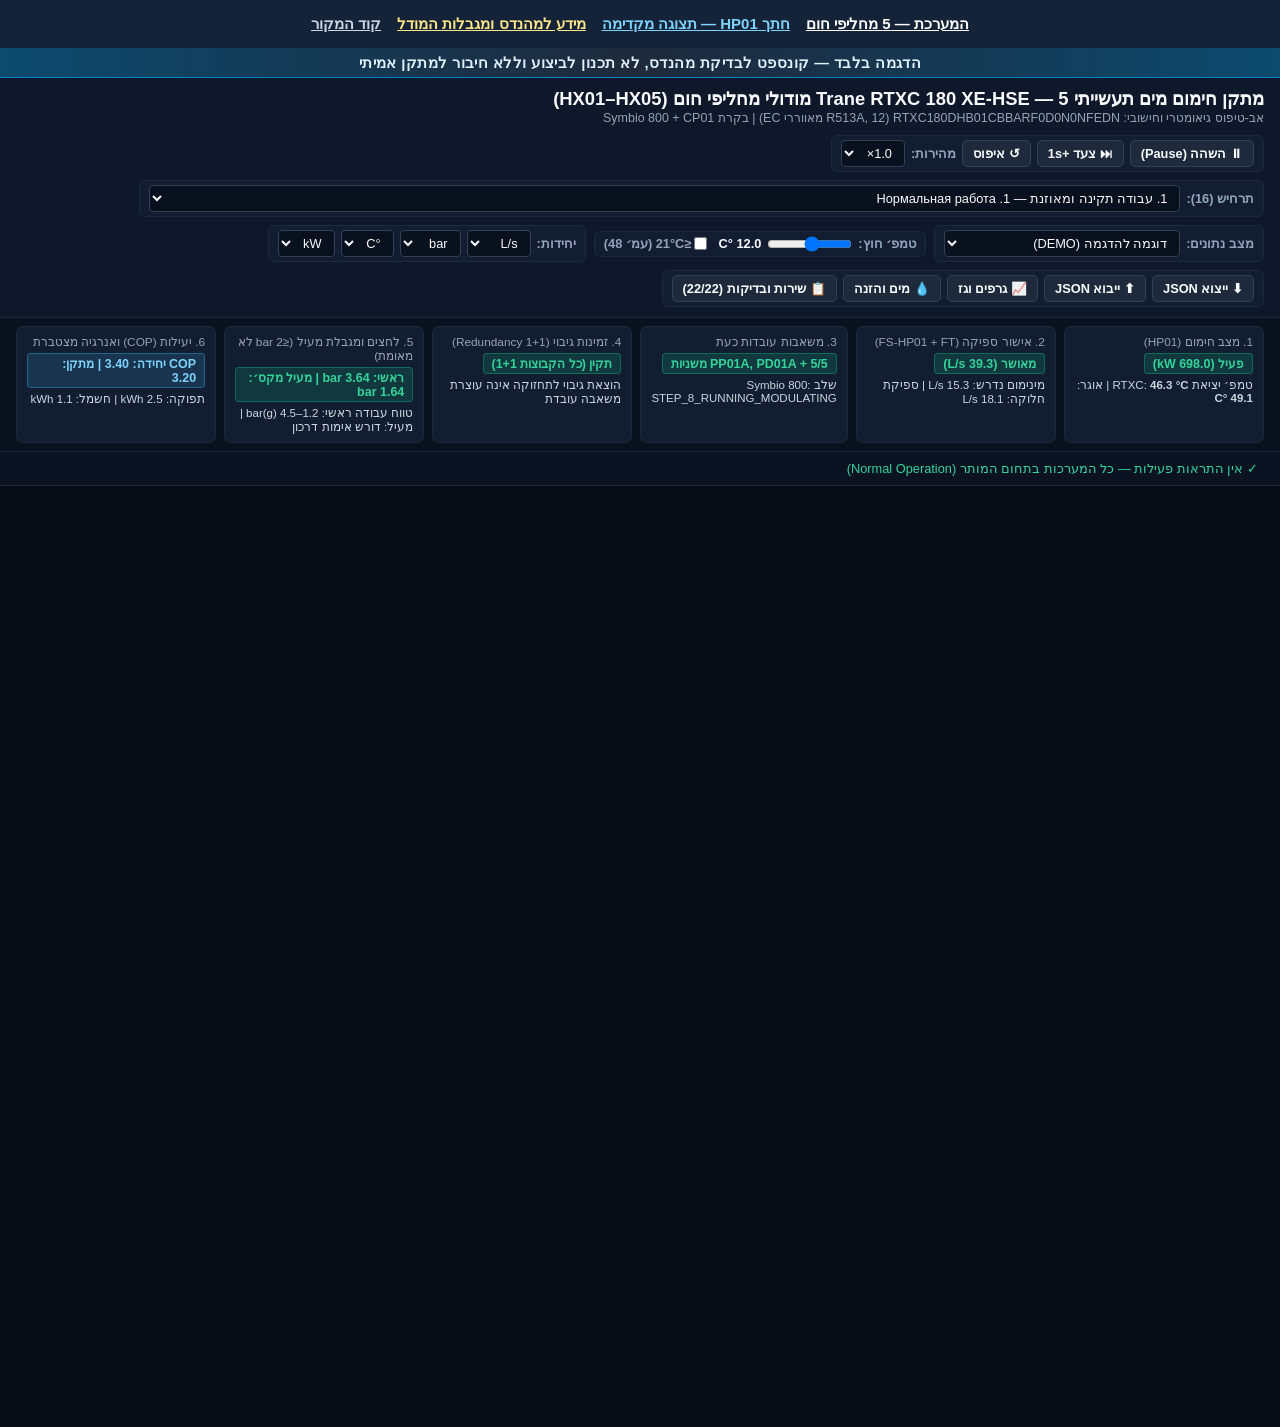
==== index.html @ 5a93e041 "Publish RTXC five-HX demonstration with separate cutaway preview Preserve calculation core; adapt st" ====
<!DOCTYPE html>
<html lang="he" dir="rtl">
<head>
  <meta charset="UTF-8" />
  <meta name="viewport" content="width=device-width, initial-scale=1.0" />
  <title>HP-RTXC-5HX | סימולציה הנדסית — מערכת חימום מים תעשייתית Trane RTXC</title>
  <link rel="stylesheet" href="./styles.css" />
  <script type="importmap">
    {
      "imports": {
        "three": "./vendor/three/three.module.js"
      }
    }
  </script>
</head>
<body>
<nav aria-label="ניווט בתצוגה הציבורית" style="display:flex;flex-wrap:wrap;justify-content:center;gap:16px;padding:12px;background:#142337;color:#fff;font:600 15px Arial;line-height:1.6">
<a style="color:#fff" href="./index.html">המערכת — 5 מחליפי חום</a>
<a style="color:#7dd3fc" href="./cutaway.html">חתך HP01 — תצוגה מקדימה</a>
<a style="color:#fde68a" href="./review.html">מידע למהנדס ומגבלות המודל</a>
<a style="color:#cbd5e1" href="https://github.com/kopcaptz/hp-rtxc-5hx">קוד המקור</a>
</nav>
  <!-- Single mandatory top banner (Section 12.3: Не размещать «ДЕМО» на каждом компоненте) -->
  <div class="top-sim-banner">
    הדגמה בלבד — קונספט לבדיקת מהנדס, לא תכנון לביצוע וללא חיבור למתקן אמיתי
  </div>

  <!-- Top Application Header & Controls -->
  <header class="app-header">
    <div class="header-brand">
      <h1>מתקן חימום מים תעשייתי Trane RTXC 180 XE-HSE — 5 מודולי מחליפי חום (HX01–HX05)</h1>
      <div class="subtitle">אב-טיפוס גיאומטרי וחישובי: RTXC180DHB01CBBARF0D0N0NFEDN (R513A, 12 מאווררי EC) | בקרת Symbio 800 + CP01</div>
    </div>

    <div class="toolbar-controls">
      <!-- Time Controls -->
      <div class="ctrl-group">
        <button id="btn-play-pause" class="btn">⏸ השהה (Pause)</button>
        <button id="btn-step" class="btn" title="צעד חישוב יחיד (1s)">⏭ צעד +1s</button>
        <button id="btn-reset" class="btn" title="איפוס תרחיש">↺ איפוס</button>
        <label for="speed-select">מהירות:</label>
        <select id="speed-select">
          <option value="0.5">0.5×</option>
          <option value="1" selected>1.0×</option>
          <option value="2">2.0×</option>
          <option value="5">5.0×</option>
          <option value="10">10×</option>
        </select>
      </div>

      <!-- Scenario Selector (16 Mandatory Scenarios) -->
      <div class="ctrl-group">
        <label for="scenario-select">תרחיש (16):</label>
        <select id="scenario-select"></select>
      </div>

      <!-- Dataset Mode (DEMO vs SITE) -->
      <div class="ctrl-group">
        <label for="dataset-mode-select">מצב נתונים:</label>
        <select id="dataset-mode-select">
          <option value="DEMO" selected>דוגמה להדגמה (DEMO)</option>
          <option value="SITE">נתוני אתר (SITE — חסרים נחסמים)</option>
        </select>
      </div>

      <!-- Ambient Temperature & Summer Map Limit Check -->
      <div class="ctrl-group">
        <label for="ambient-temp-slider">טמפ׳ חוץ:</label>
        <input id="ambient-temp-slider" type="range" min="-15" max="42" step="0.5" value="12" style="width:85px;" />
        <span id="ambient-temp-val" style="min-width:48px;font-weight:700;">12.0 °C</span>
        <label title="אכוף גבול 21°C מעמוד 48 במקום 30°C מעמוד 50" style="display:flex;align-items:center;gap:3px;cursor:pointer;">
          <input id="strict-21c-check" type="checkbox" /> ≤21°C (עמ׳ 48)
        </label>
      </div>

      <!-- Units Switcher -->
      <div class="ctrl-group">
        <label>יחידות:</label>
        <select id="unit-flow" title="יחידת ספיקה">
          <option value="L/s" selected>L/s</option>
          <option value="m³/h">m³/h</option>
          <option value="m³/s">m³/s</option>
        </select>
        <select id="unit-pressure" title="יחידת לחץ">
          <option value="bar" selected>bar</option>
          <option value="kPa">kPa</option>
          <option value="Pa">Pa</option>
        </select>
        <select id="unit-temp" title="יחידת טמפרטורה">
          <option value="°C" selected>°C</option>
          <option value="K">K</option>
        </select>
        <select id="unit-power" title="יחידת הספק">
          <option value="kW" selected>kW</option>
          <option value="W">W</option>
        </select>
      </div>

      <!-- JSON Export / Import & Secondary Modals -->
      <div class="ctrl-group">
        <button id="btn-export-json" class="btn">⬇ ייצוא JSON</button>
        <button id="btn-import-json" class="btn">⬆ ייבוא JSON</button>
        <input id="json-file-input" type="file" accept=".json" style="display:none;" />
        <button class="btn" data-open-modal="modal-graphs">📈 גרפים וגז</button>
        <button class="btn" data-open-modal="modal-water">💧 מים והזנה</button>
        <button class="btn" data-open-modal="modal-service">📋 שירות ובדיקות (22/22)</button>
      </div>
    </div>
  </header>

  <!-- Technician At-a-Glance Strip (Section 12.3) -->
  <section id="technician-glance-strip" class="glance-strip"></section>

  <!-- Active Alarms & Diagnostics Bar -->
  <section class="alarms-wrapper">
    <div id="alarms-strip-container"></div>
  </section>

  <!-- Main Workspace: 3 Linked Views + Single Side Inspector Card -->
  <main class="workspace-grid complex-layout-region">
    <div class="viewport-column">
      <div class="viewport-header-bar">
        <div class="view-tabs">
          <button id="tab-rooftop3d" class="btn active" data-view-mode="rooftop3d">🏢 1. מבט גג כללי (3D)</button>
          <button id="btn-focus-modules" class="btn" title="מיקוד מצלמה על 5 מודולי מחליפי החום HX01–HX05">🔍 5 מודולי HX (3D)</button>
          <button id="tab-cutaway3d" class="btn" data-view-mode="cutaway3d">⚙️ 2. רכיב מוגדל / חתך (3D)</button>
          <button id="tab-pid" class="btn" data-view-mode="pid">📐 3. סכמת P&ID חיה לטכנאי</button>
          <button id="btn-show-connections" class="btn">🔗 הצג חיבורים (Show Connections)</button>
        </div>
        <div id="scenario-description-bar" class="scenario-desc-bar">
          <strong>עבודה תקינה (Нормальная работа):</strong> ספיקות, טמפרטורות ומאזן אנרגיה מיוצבים.
        </div>
      </div>

      <!-- 3D / P&ID Viewport Frame -->
      <div class="viewport-frame">
        <div id="viewport-3d" class="viewport-canvas-host"></div>
        <div id="viewport-pid" class="viewport-canvas-host" style="display:none;"></div>
      </div>

      <!-- Stream & Temperature Color Legend (Section 12.1) -->
      <div class="stream-legend-bar">
        <div class="legend-item"><span class="legend-dot" style="background:#e0f2fe;border:1px solid #38bdf8;"></span> זרימת אוויר (סלילי אידוי + 12 מאווררי EC)</div>
        <div class="legend-item"><span class="legend-dot" style="background:#d946ef;"></span> קרר R513A (2 מעגלים + אקונומייזר BPHE; כחול בהפשקה)</div>
        <div class="legend-item"><span class="legend-dot" style="background:#38bdf8;"></span> מים קרירים (&lt;34°C)</div>
        <div class="legend-item"><span class="legend-dot" style="background:#14b8a6;"></span> מים חמימים (34–47°C)</div>
        <div class="legend-item"><span class="legend-dot" style="background:#f59e0b;"></span> מים חמים (47–56°C)</div>
        <div class="legend-item"><span class="legend-dot" style="background:#ef4444;"></span> חמים מאוד / התראה (&gt;56°C)</div>
        <div class="legend-item"><em>* חיצי זרימה נעים רק כאשר הספיקה המחושבת &gt; 0 ונעצרים בעצירת זרימה.</em></div>
      </div>
    </div>

    <!-- Single Side Inspector Card (Section 12.2: Нажатие — одна боковая карточка) -->
    <aside id="side-inspector-card" class="side-inspector-card"></aside>
  </main>

  <!-- Five Independent Consumers & Heat Exchange Modules Table (Section 12.3 & 3.2) -->
  <section class="consumers-section complex-layout-region">
    <div class="consumers-card">
      <h3>מצב 5 מודולי מחליפי החום והצרכנים המשניים (צרכן 1 – צרכן 5 | הפרדה מפורשת בין טמפ׳ שוקולד, מי מעיל ומי RTXC)</h3>
      <table class="consumers-table">
        <thead>
          <tr>
            <th>צרכן / מודול</th>
            <th>טמפ׳ שוקולד תהליכית</th>
            <th>הזנת מים משנית למעיל</th>
            <th>חזרת מים משנית</th>
            <th>ספיקה ראשית</th>
            <th>ספיקה משנית</th>
            <th>הספק תרמי מועבר</th>
            <th>שסתום CV (פקודה/פועל)</th>
            <th>לחץ במעיל הצרכן (בגובה z_i)</th>
            <th>משאבות משניות (1+1)</th>
          </tr>
        </thead>
        <tbody id="consumers-table-body"></tbody>
      </table>
    </div>
  </section>

  <!-- Hover Short Tooltip (Section 12.2: Наведение — короткое название) -->
  <div id="hover-short-tooltip" class="hover-short-tooltip"></div>

  <!-- Toast Notification -->
  <div id="import-status-toast" class="toast-banner"></div>

  <!-- MODAL 1: Trends, Energy Balance & Gas Comparison -->
  <div id="modal-graphs" class="modal-backdrop">
    <div class="modal-window">
      <div class="modal-header">
        <h3>📈 גרפים בזמן אמת, מאזן אנרגיה, COP והשוואה מול דוד גז (סעיף 9.10)</h3>
        <button class="btn" data-close-modal>✕ סגור</button>
      </div>
      <canvas id="history-trend-canvas" width="900" height="220" style="width:100%;border:1px solid #1e293b;border-radius:6px;margin-bottom:12px;"></canvas>
      <div id="modal-econ-summary"></div>
    </div>
  </div>

  <!-- MODAL 2: Water Chemistry & Atmospheric Break Makeup Unit -->
  <div id="modal-water" class="modal-backdrop">
    <div class="modal-window">
      <div class="modal-header">
        <h3>💧 הכנת מים (WT01) ומכלנת הזנה עם מרווח אוויר אטמוספרי (MU01 — סעיף 7)</h3>
        <button class="btn" data-close-modal>✕ סגור</button>
      </div>
      <div class="modal-grid-2">
        <div class="modal-card">
          <h4>יחידת הזנה עם מרווח אוויר (Atmospheric Break — MU01)</h4>
          <p><strong>מרווח אוויר אטמוספרי:</strong> מונע העברת לחץ ישירה מרשת המים העירונית ומונע זרימה חוזרת.</p>
          <p><strong>משאבת הזנה (Makeup Pump):</strong> עומד מרבי H_shutoff = 42 m (≈4.1 bar). מכיוון שמשאבת ההזנה עצמה עלולה ליצור לחץ מסוכן מעבר ל-2 bar במעיל, כל אחד מ-6 המעגלים מוגן על ידי שסתום פורק עצמאי (PSV00..PSV05) והפסקת משאבה בלחץ גבוה.</p>
          <p><strong>6 קווי מילוי נפרדים:</strong> כל קו כולל וסת לחץ (PRV), שסתום סולנואיד סגור ברגיל (NC), שסתום אל-חוזר, מד נפח הזנה, והגבלת זמן/נפח מילוי.</p>
          <p><strong>נקודת חיבור:</strong> ההזנה מחוברת לצנרת המים של כל מעגל — <em>לעולם לא לתוך תא הגז של מכל ההתפשטות</em>.</p>
        </div>
        <div class="modal-card">
          <h4>איכות מים ומינון כימי (WT01 — דרישות Trane עמ׳ 13)</h4>
          <p><strong>ערכי דוגמה:</strong> pH = 7.8 | מוליכות = 420 μS/cm | קשיות = 95 mg/L CaCO3 | כלורידים = 42 mg/L (&lt;125 mg/L).</p>
          <p><strong>חסימות מינון (Interlocks):</strong> המינון נחסם אוטומטית בהיעדר זרימה מאושרת, במכל ריאגנט ריק, או באי-תקינות חיישן.</p>
          <p><strong>הערה הנדסית (סעיף 7.2):</strong> מוליכות חשמלית אינה מדד אוניברסלי לריכוז מעכב קורוזיה — מותקנות נקודות דיגום ידניות לבדיקת מעבדה.</p>
        </div>
      </div>
    </div>
  </div>

  <!-- MODAL 3: Service Information, RTXC Prototype Passport & 22 Acceptance Checks -->
  <div id="modal-service" class="modal-backdrop">
    <div class="modal-window">
      <div class="modal-header">
        <h3>📋 מידע שירות, דרכון אב-טיפוס Trane RTXC 180 XE-HSE ובדיקות קבלה (22/22)</h3>
        <button class="btn" data-close-modal>✕ סגור</button>
      </div>
      <div id="modal-service-content"></div>
    </div>
  </div>

  <script type="module" src="./src/ui/app.mjs"></script>
</body>
</html>
---- styles.css ----
/**
 * STAGE 6: INDUSTRIAL RTL HEBREW TECHNICIAN UI STYLESHEET
 * Applies modern-web-guidance 'interactions-in-complex-layouts' (content-visibility: auto + contain fallback)
 * and mobile/touch responsive design per Acceptance Check #21.
 */

:root {
  --bg-deep: #060b14;
  --bg-panel: #0f172a;
  --bg-card: #131d31;
  --bg-card-hover: #1a2742;
  --border-subtle: #1e293b;
  --border-focus: #38bdf8;
  --text-main: #f8fafc;
  --text-secondary: #cbd5e1;
  --text-muted: #94a3b8;
  --accent-cyan: #0ea5e9;
  --accent-teal: #14b8a6;
  --status-ok: #10b981;
  --status-warn: #f59e0b;
  --status-alarm: #ef4444;
}

* {
  box-sizing: border-box;
  margin: 0;
  padding: 0;
}

html, body {
  background-color: var(--bg-deep);
  color: var(--text-main);
  font-family: -apple-system, BlinkMacSystemFont, "Segoe UI", Roboto, "Helvetica Neue", Arial, sans-serif;
  direction: rtl;
  text-align: right;
  min-height: 100vh;
  overflow-x: hidden;
}

/* Single mandatory top banner (Section 12.3) */
.top-sim-banner {
  background: linear-gradient(90deg, #0c4a6e 0%, #1e293b 50%, #0c4a6e 100%);
  color: #e0f2fe;
  text-align: center;
  padding: 6px 14px;
  font-size: 0.92rem;
  font-weight: 700;
  letter-spacing: 0.03em;
  border-bottom: 1px solid #0284c7;
}

/* Main Header & Control Toolbar */
.app-header {
  display: flex;
  flex-wrap: wrap;
  justify-content: space-between;
  align-items: center;
  gap: 10px;
  padding: 10px 16px;
  background-color: var(--bg-panel);
  border-bottom: 1px solid var(--border-subtle);
}

.header-brand h1 {
  font-size: 1.15rem;
  font-weight: 700;
  color: #f8fafc;
}

.header-brand .subtitle {
  font-size: 0.78rem;
  color: var(--text-muted);
}

.toolbar-controls {
  display: flex;
  flex-wrap: wrap;
  align-items: center;
  gap: 8px;
}

.ctrl-group {
  display: flex;
  align-items: center;
  gap: 6px;
  background: var(--bg-card);
  padding: 4px 9px;
  border-radius: 6px;
  border: 1px solid var(--border-subtle);
  font-size: 0.8rem;
}

.ctrl-group label {
  color: var(--text-muted);
  font-weight: 600;
  white-space: nowrap;
}

select, button, input[type="range"] {
  font-family: inherit;
  font-size: 0.8rem;
}

select {
  background: #09111e;
  color: var(--text-main);
  border: 1px solid #334155;
  border-radius: 4px;
  padding: 4px 8px;
}

.btn {
  background: #1e293b;
  color: var(--text-main);
  border: 1px solid #334155;
  border-radius: 5px;
  padding: 5px 10px;
  cursor: pointer;
  font-weight: 600;
  transition: background 0.15s, border-color 0.15s;
}

.btn:hover {
  background: #334155;
  border-color: #475569;
}

.btn.active {
  background: #0284c7;
  border-color: #38bdf8;
  color: #fff;
}

.btn.paused {
  background: #065f46;
  border-color: #10b981;
}

/* Modern Web Guidance: interactions-in-complex-layouts */
.complex-layout-region {
  content-visibility: auto;
  contain-intrinsic-size: auto 320px;
}

@supports not (content-visibility: auto) {
  .complex-layout-region {
    contain: layout style paint;
  }
}

/* Technician Glance Strip (Section 12.3: 6 cards) */
.glance-strip {
  display: grid;
  grid-template-columns: repeat(6, 1fr);
  gap: 8px;
  padding: 8px 16px;
  background: #09111e;
  border-bottom: 1px solid var(--border-subtle);
}

.glance-card {
  background: var(--bg-card);
  border: 1px solid var(--border-subtle);
  border-radius: 7px;
  padding: 8px 10px;
}

.glance-label {
  font-size: 0.74rem;
  color: var(--text-muted);
  margin-bottom: 4px;
}

.glance-value {
  font-size: 0.86rem;
  font-weight: 700;
  margin-bottom: 4px;
}

.glance-sub {
  font-size: 0.72rem;
  color: var(--text-secondary);
}

.status-pill {
  display: inline-block;
  padding: 2px 8px;
  border-radius: 4px;
  font-size: 0.78rem;
  font-weight: 700;
}

.status-pill.ok {
  background: rgba(16, 185, 129, 0.18);
  color: #34d399;
  border: 1px solid rgba(16, 185, 129, 0.4);
}

.status-pill.warn {
  background: rgba(245, 158, 11, 0.2);
  color: #fbbf24;
  border: 1px solid rgba(245, 158, 11, 0.45);
}

.status-pill.alarm {
  background: rgba(239, 68, 68, 0.25);
  color: #fca5a5;
  border: 1px solid #ef4444;
}

.status-pill.neutral {
  background: rgba(56, 189, 248, 0.15);
  color: #7dd3fc;
  border: 1px solid rgba(56, 189, 248, 0.35);
}

/* Alarms Bar */
.alarms-wrapper {
  padding: 6px 16px;
  background: #0b1322;
  border-bottom: 1px solid var(--border-subtle);
}

.alarm-empty-ok {
  font-size: 0.8rem;
  color: #34d399;
  padding: 3px 6px;
}

.alarm-item {
  display: flex;
  justify-content: space-between;
  align-items: center;
  gap: 10px;
  padding: 6px 10px;
  margin-bottom: 4px;
  border-radius: 5px;
  font-size: 0.8rem;
  cursor: pointer;
}

.alarm-item.alarm {
  background: rgba(153, 27, 27, 0.35);
  border: 1px solid #ef4444;
}

.alarm-item.warning {
  background: rgba(146, 64, 14, 0.35);
  border: 1px solid #f59e0b;
}

.alarm-item.acked {
  opacity: 0.78;
}

.alarm-text-ru {
  color: var(--text-muted);
  font-size: 0.75rem;
  margin-right: 6px;
}

.btn-xs {
  background: #1e293b;
  color: #f8fafc;
  border: 1px solid #475569;
  border-radius: 4px;
  padding: 3px 8px;
  font-size: 0.74rem;
  cursor: pointer;
}

.btn-reset-prot {
  background: #0369a1;
  border-color: #38bdf8;
}

/* Workspace Main Split: Viewport (3D / P&ID) + Single Side Inspector Card */
.workspace-grid {
  display: grid;
  grid-template-columns: minmax(0, 1fr) 390px;
  gap: 12px;
  padding: 10px 16px;
  min-height: 540px;
}

.viewport-column {
  display: flex;
  flex-direction: column;
  gap: 8px;
  min-width: 0;
  max-width: 100%;
}

.viewport-header-bar {
  display: flex;
  flex-wrap: wrap;
  justify-content: space-between;
  align-items: center;
  gap: 8px;
  background: var(--bg-panel);
  padding: 7px 12px;
  border-radius: 7px;
  border: 1px solid var(--border-subtle);
}

.view-tabs {
  display: flex;
  gap: 6px;
}

.scenario-desc-bar {
  font-size: 0.78rem;
  color: #cbd5e1;
}

.ru-sub {
  color: var(--text-muted);
  font-size: 0.74rem;
}

.viewport-frame {
  position: relative;
  width: 100%;
  height: 500px;
  background: #09111e;
  border: 1px solid var(--border-subtle);
  border-radius: 8px;
  overflow: hidden;
}

.viewport-canvas-host {
  width: 100%;
  height: 100%;
}

.pid-svg {
  width: 100%;
  height: 100%;
}

.pid-pipe-label {
  fill: #cbd5e1;
  font-size: 10.5px;
  font-weight: 600;
}

.pid-header-tag {
  fill: #94a3b8;
  font-size: 11px;
  font-weight: 700;
}

.dimmed {
  opacity: 0.16;
  transition: opacity 0.2s;
}

/* Stream & Temperature Legend Bar inside Viewport */
.stream-legend-bar {
  display: flex;
  flex-wrap: wrap;
  gap: 14px;
  padding: 7px 12px;
  background: var(--bg-panel);
  border: 1px solid var(--border-subtle);
  border-radius: 7px;
  font-size: 0.75rem;
  color: var(--text-secondary);
}

.legend-item {
  display: flex;
  align-items: center;
  gap: 6px;
}

.legend-dot {
  width: 12px;
  height: 12px;
  border-radius: 3px;
  display: inline-block;
}

/* Single Side Inspector Card (Section 12.2) */
.side-inspector-card {
  background: var(--bg-panel);
  border: 1px solid var(--border-subtle);
  border-radius: 8px;
  padding: 12px;
  max-height: 615px;
  overflow-y: auto;
}

.inspector-header {
  display: flex;
  justify-content: space-between;
  align-items: flex-start;
  border-bottom: 1px solid var(--border-subtle);
  padding-bottom: 8px;
  margin-bottom: 10px;
}

.inspector-id-badge {
  background: #0284c7;
  color: #fff;
  font-weight: 700;
  font-size: 0.75rem;
  padding: 2px 7px;
  border-radius: 4px;
  display: inline-block;
  margin-bottom: 4px;
}

.inspector-title-he {
  font-size: 0.98rem;
  color: #f8fafc;
}

.inspector-title-ru {
  font-size: 0.76rem;
  color: var(--text-muted);
}

.btn-cutaway-jump {
  background: #0f766e;
  color: #fff;
  border: 1px solid #14b8a6;
  border-radius: 5px;
  padding: 5px 9px;
  cursor: pointer;
  font-weight: 600;
  font-size: 0.76rem;
}

.inspector-section {
  margin-bottom: 10px;
  padding-bottom: 8px;
  border-bottom: 1px solid rgba(51, 65, 85, 0.5);
}

.sec-label {
  font-size: 0.76rem;
  font-weight: 700;
  color: #38bdf8;
  margin-bottom: 4px;
}

.sec-text {
  font-size: 0.8rem;
  color: var(--text-main);
  line-height: 1.35;
}

.sec-text-ru {
  font-size: 0.74rem;
  color: var(--text-muted);
  margin-top: 2px;
}

.inspector-kv-table, .inspector-cmd-table {
  width: 100%;
  border-collapse: collapse;
  font-size: 0.76rem;
}

.inspector-kv-table td, .inspector-cmd-table th, .inspector-cmd-table td {
  padding: 4px 6px;
  border-bottom: 1px solid #1e293b;
}

.inspector-cmd-table th {
  color: var(--text-muted);
  text-align: right;
}

.inspector-actions-row {
  display: flex;
  gap: 6px;
  margin-top: 6px;
}

.btn-card-action {
  background: #1e293b;
  color: #e2e8f0;
  border: 1px solid #38bdf8;
  border-radius: 4px;
  padding: 4px 8px;
  font-size: 0.74rem;
  cursor: pointer;
}

.btn-card-action.warn {
  border-color: #f59e0b;
  color: #fcd34d;
}

.inspector-conn-list {
  list-style: none;
  font-size: 0.73rem;
  color: var(--text-secondary);
  max-height: 110px;
  overflow-y: auto;
}

.inspector-conn-list li {
  padding: 2px 0;
}

.conn-id {
  color: #38bdf8;
  font-family: monospace;
}

.conn-meta {
  color: var(--text-muted);
}

.prot-tags {
  display: flex;
  flex-wrap: wrap;
  gap: 4px;
}

.prot-tag {
  background: #1e293b;
  border: 1px solid #334155;
  color: #cbd5e1;
  padding: 2px 6px;
  border-radius: 4px;
  font-size: 0.72rem;
}

.prov-box {
  background: #09111e;
  padding: 6px 8px;
  border-radius: 4px;
  font-size: 0.74rem;
}

.prov-source {
  color: var(--text-muted);
  margin-top: 3px;
}

.missing-alert {
  color: #fbbf24;
  margin-top: 4px;
  font-weight: 600;
}

/* Bottom 5 Consumers Summary Table */
.consumers-section {
  padding: 6px 16px 18px;
}

.consumers-card {
  background: var(--bg-panel);
  border: 1px solid var(--border-subtle);
  border-radius: 8px;
  padding: 10px 12px;
  overflow-x: auto;
}

.consumers-card h3 {
  font-size: 0.9rem;
  margin-bottom: 8px;
  color: #e2e8f0;
}

.consumers-table {
  width: 100%;
  border-collapse: collapse;
  font-size: 0.78rem;
}

.consumers-table th, .consumers-table td {
  padding: 6px 8px;
  border-bottom: 1px solid var(--border-subtle);
  text-align: right;
}

.consumers-table th {
  color: var(--text-muted);
  background: #09111e;
}

.consumers-table tbody tr {
  cursor: pointer;
  transition: background 0.12s;
}

.consumers-table tbody tr:hover {
  background: var(--bg-card-hover);
}

.consumers-table tbody tr.selected-row {
  background: rgba(14, 165, 233, 0.18);
}

.temp-target-sub {
  color: var(--text-muted);
  font-size: 0.7rem;
}

.cell-warn {
  color: #fbbf24;
  font-weight: 700;
}

.badge-missing, .missing-badge {
  background: rgba(245, 158, 11, 0.22);
  color: #fcd34d;
  border: 1px solid #f59e0b;
  padding: 1px 5px;
  border-radius: 4px;
  font-size: 0.7rem;
}

/* Hover Short Tooltip (Section 12.2: Наведение — короткое название) */
.hover-short-tooltip {
  position: fixed;
  pointer-events: none;
  background: rgba(15, 23, 42, 0.95);
  color: #f8fafc;
  border: 1px solid #38bdf8;
  padding: 4px 9px;
  border-radius: 5px;
  font-size: 0.78rem;
  font-weight: 700;
  z-index: 90;
  opacity: 0;
  transition: opacity 0.1s;
}

.hover-short-tooltip.visible {
  opacity: 1;
}

/* Toast Banner */
.toast-banner {
  position: fixed;
  bottom: 18px;
  left: 18px;
  padding: 10px 16px;
  border-radius: 6px;
  font-size: 0.82rem;
  font-weight: 700;
  z-index: 120;
  display: none;
}

.toast-banner.visible {
  display: block;
}

.toast-banner.error {
  background: #7f1d1d;
  color: #fecaca;
  border: 1px solid #ef4444;
}

.toast-banner.ok {
  background: #064e3b;
  color: #a7f3d0;
  border: 1px solid #10b981;
}

/* Modals */
.modal-backdrop {
  position: fixed;
  inset: 0;
  background: rgba(6, 11, 20, 0.82);
  display: none;
  justify-content: center;
  align-items: center;
  z-index: 100;
  padding: 16px;
}

.modal-backdrop.open {
  display: flex;
}

.modal-window {
  background: var(--bg-panel);
  border: 1px solid #38bdf8;
  border-radius: 10px;
  max-width: 960px;
  width: 100%;
  max-height: 88vh;
  overflow-y: auto;
  padding: 16px;
}

.modal-header {
  display: flex;
  justify-content: space-between;
  align-items: center;
  border-bottom: 1px solid var(--border-subtle);
  padding-bottom: 10px;
  margin-bottom: 12px;
}

.modal-grid-2 {
  display: grid;
  grid-template-columns: 1fr 1fr;
  gap: 12px;
}

.modal-card {
  background: var(--bg-card);
  border: 1px solid var(--border-subtle);
  border-radius: 7px;
  padding: 12px;
  font-size: 0.8rem;
  line-height: 1.5;
}

.modal-card h4 {
  color: #38bdf8;
  margin-bottom: 6px;
}

.gap-list {
  padding-right: 16px;
  font-size: 0.76rem;
}

/* Responsive Mobile & Narrow Screen Layout (Acceptance Check #21) */
@media (max-width: 1100px) {
  .glance-strip {
    grid-template-columns: repeat(2, minmax(0, 1fr));
  }
  .workspace-grid {
    grid-template-columns: minmax(0, 1fr);
  }
  .side-inspector-card {
    min-width: 0;
    max-width: 100%;
  }
  .viewport-frame, .viewport-canvas-host, #viewport-3d canvas {
    max-width: 100% !important;
  }
  .viewport-frame {
    height: 380px;
  }
  .consumers-card {
    overflow-x: auto;
    max-width: 100%;
  }
  .modal-grid-2 {
    grid-template-columns: minmax(0, 1fr);
  }
}

@media (max-width: 600px) {
  html, body {
    overflow-x: hidden;
    max-width: 100vw;
  }
  .app-header {
    padding: 8px 10px;
  }
  .header-brand h1 {
    font-size: 0.92rem;
    line-height: 1.3;
  }
  .toolbar-controls {
    width: 100%;
    gap: 6px;
  }
  .ctrl-group {
    flex-wrap: wrap;
    max-width: 100%;
  }
  #scenario-select, #dataset-mode-select {
    max-width: 100%;
    width: 100%;
  }
  .view-tabs {
    flex-wrap: wrap;
  }
  .glance-strip {
    grid-template-columns: minmax(0, 1fr);
    padding: 6px 10px;
  }
  .workspace-grid {
    padding: 6px 10px;
  }
  .viewport-frame {
    height: 300px;
  }
  .consumers-section {
    padding: 6px 10px 14px;
    max-width: 100vw;
    overflow-x: hidden;
  }
}
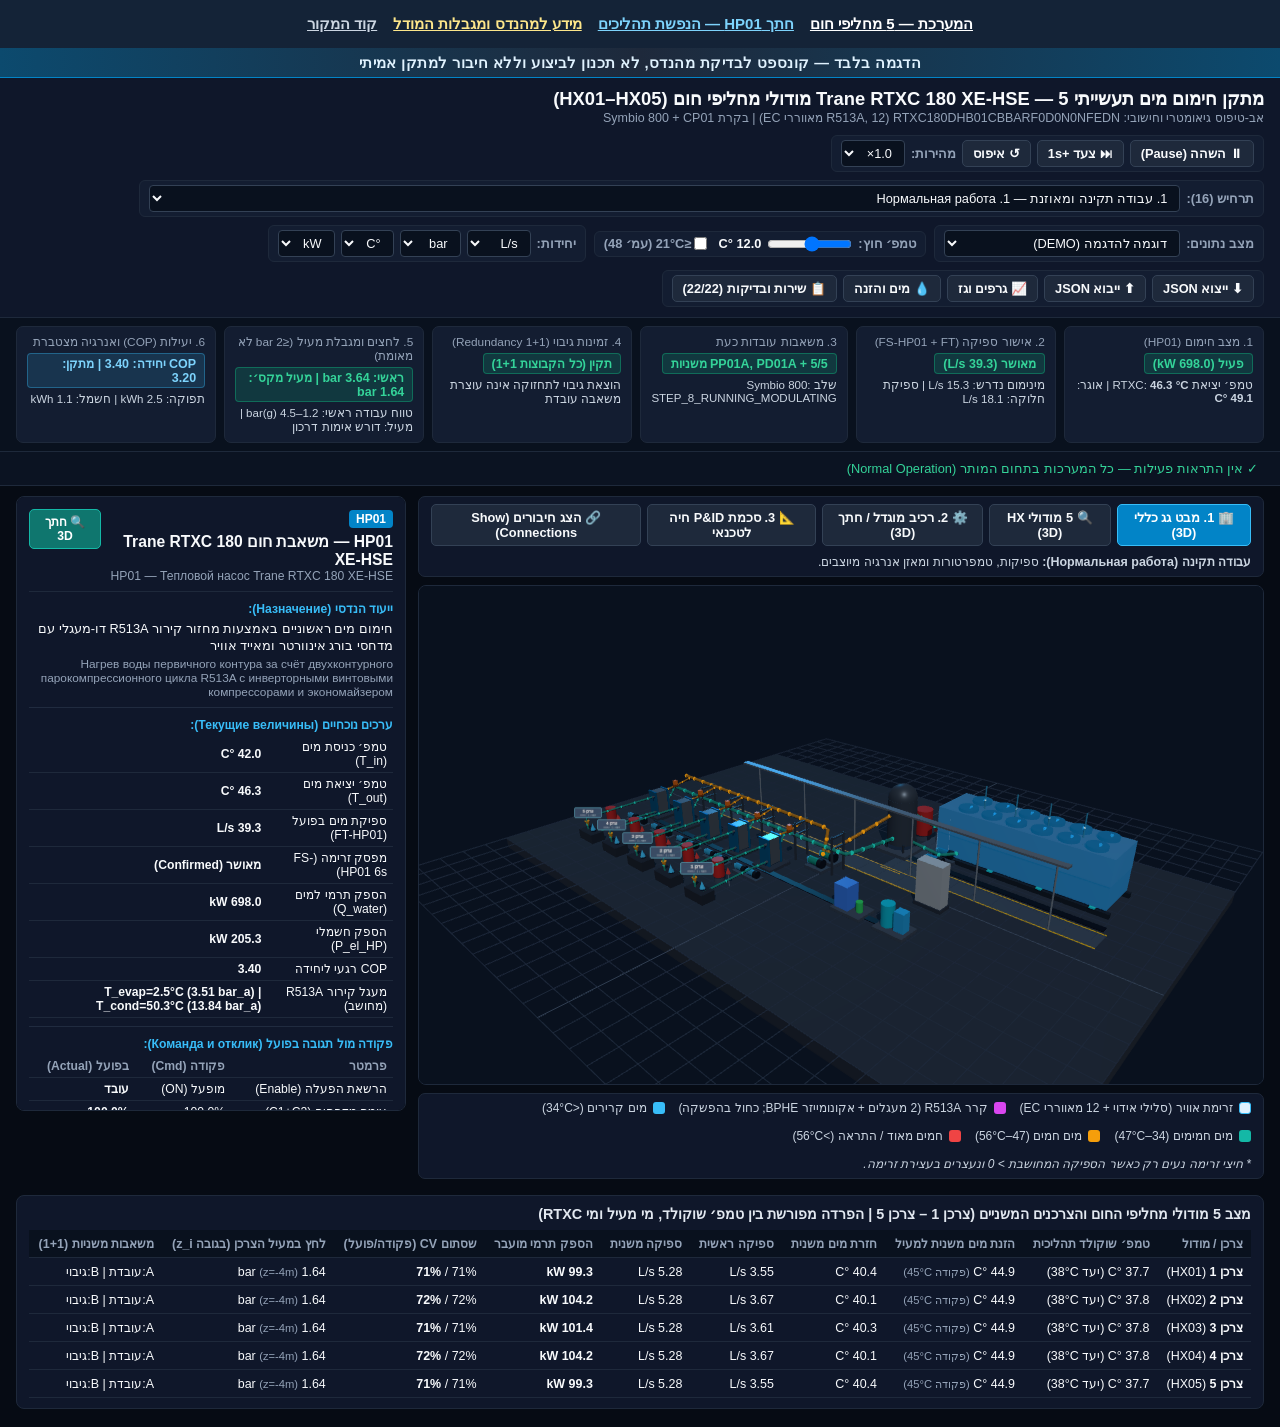
==== commit 7e372f21: "Publish reviewed HP01 cutaway integration and process animation" ====
--- a/index.html
+++ b/index.html
@@ -16,7 +16,7 @@
 <body>
 <nav aria-label="ניווט בתצוגה הציבורית" style="display:flex;flex-wrap:wrap;justify-content:center;gap:16px;padding:12px;background:#142337;color:#fff;font:600 15px Arial;line-height:1.6">
 <a style="color:#fff" href="./index.html">המערכת — 5 מחליפי חום</a>
-<a style="color:#7dd3fc" href="./cutaway.html">חתך HP01 — תצוגה מקדימה</a>
+<a style="color:#7dd3fc" href="./index.html?view=cutaway3d">חתך HP01 — הנפשת תהליכים</a>
 <a style="color:#fde68a" href="./review.html">מידע למהנדס ומגבלות המודל</a>
 <a style="color:#cbd5e1" href="https://github.com/kopcaptz/hp-rtxc-5hx">קוד המקור</a>
 </nav>
@@ -132,6 +132,34 @@
         </div>
       </div>
 
+      <!-- Package C: HP01 cutaway controls (visible only in the HP01 cutaway; one list for all 25 nodes) -->
+      <div id="hp01-cutaway-toolbar" class="hp01-toolbar" hidden>
+        <div id="hp01-focus-strip" class="hp01-focus-strip" aria-live="polite">מיקוד: HP01 — סקירה</div>
+        <div class="hp01-toolbar-row">
+          <label for="hp01-node-select">רכיב:</label>
+          <select id="hp01-node-select" aria-label="בחירת רכיב מתוך 25 צמתי החתך"></select>
+          <label for="hp01-camera-select">מצלמה:</label>
+          <select id="hp01-camera-select" aria-label="בחירת זווית מצלמה"></select>
+          <label for="hp01-filter-select">מעגל:</label>
+          <select id="hp01-filter-select" aria-label="סינון מעגל">
+            <option value="both">שני המעגלים</option>
+            <option value="ckt1">מעגל 1</option>
+            <option value="ckt2">מעגל 2</option>
+            <option value="whex">מחליף ומים</option>
+          </select>
+          <label for="hp01-casing-select">מעטפת:</label>
+          <select id="hp01-casing-select" aria-label="מצב מעטפת">
+            <option value="ghost">שקופה</option>
+            <option value="full">מלאה</option>
+            <option value="hidden">מוסתרת</option>
+          </select>
+          <button id="hp01-btn-overview" class="btn">סקירת HP01</button>
+          <button id="hp01-btn-roof" class="btn">חזרה לגג</button>
+          <button id="hp01-btn-freeze" class="btn hp01-freeze-btn" type="button" aria-pressed="false" title="הקפאת התנועה בחתך בלבד — חישוב המודל ממשיך">הקפאת תנועה</button>
+        </div>
+        <div id="hp01-anim-status" class="hp01-anim-status" role="status" aria-live="polite"></div>
+      </div>
+
       <!-- 3D / P&ID Viewport Frame -->
       <div class="viewport-frame">
         <div id="viewport-3d" class="viewport-canvas-host"></div>
@@ -139,7 +167,7 @@
       </div>
 
       <!-- Stream & Temperature Color Legend (Section 12.1) -->
-      <div class="stream-legend-bar">
+      <div class="stream-legend-bar" id="stream-legend-bar">
         <div class="legend-item"><span class="legend-dot" style="background:#e0f2fe;border:1px solid #38bdf8;"></span> זרימת אוויר (סלילי אידוי + 12 מאווררי EC)</div>
         <div class="legend-item"><span class="legend-dot" style="background:#d946ef;"></span> קרר R513A (2 מעגלים + אקונומייזר BPHE; כחול בהפשקה)</div>
         <div class="legend-item"><span class="legend-dot" style="background:#38bdf8;"></span> מים קרירים (&lt;34°C)</div>
--- a/styles.css
+++ b/styles.css
@@ -796,3 +796,180 @@
     overflow-x: hidden;
   }
 }
+
+/* ===================== Package C: integrated HP01 cutaway ===================== */
+.hp01-toolbar {
+  display: flex;
+  flex-direction: column;
+  gap: 4px;
+  padding: 6px 8px;
+  margin-bottom: 6px;
+  background: #0f172a;
+  border: 1px solid #26354d;
+  border-radius: 8px;
+  max-width: 100%;
+}
+.hp01-toolbar[hidden] {
+  display: none;
+}
+.hp01-focus-strip {
+  font-weight: 700;
+  color: #7dd3fc;
+  overflow-wrap: anywhere;
+}
+.hp01-toolbar-row {
+  display: flex;
+  flex-wrap: wrap;
+  align-items: center;
+  gap: 6px;
+}
+.hp01-toolbar-row select {
+  max-width: 100%;
+  min-width: 0;
+}
+.hp01-static-note {
+  font-size: 0.75rem;
+  color: #94a3b8;
+}
+.side-inspector-card .hp01c-header {
+  display: flex;
+  justify-content: space-between;
+  align-items: flex-start;
+  gap: 8px;
+  flex-wrap: wrap;
+}
+.hp01c-header-actions {
+  display: flex;
+  gap: 6px;
+  flex-wrap: wrap;
+}
+.hp01c-subtitle {
+  font-size: 0.78rem;
+  color: #94a3b8;
+  overflow-wrap: anywhere;
+}
+.hp01c-section {
+  margin-top: 10px;
+  padding-top: 8px;
+  border-top: 1px solid rgba(148, 163, 184, 0.16);
+}
+.hp01c-section-title {
+  font-size: 0.8rem;
+  font-weight: 700;
+  color: #94a3b8;
+  margin-bottom: 4px;
+}
+.hp01c-purpose {
+  font-size: 0.9rem;
+  line-height: 1.5;
+  overflow-wrap: anywhere;
+}
+.hp01c-meta,
+.hp01c-note {
+  font-size: 0.74rem;
+  color: #cbd5e1;
+  overflow-wrap: anywhere;
+}
+.hp01c-note {
+  margin-top: 4px;
+  color: #94a3b8;
+}
+.hp01c-warn {
+  margin-top: 6px;
+  padding: 6px 8px;
+  border-radius: 6px;
+  background: rgba(245, 158, 11, 0.14);
+  border: 1px solid #f59e0b;
+  color: #fde68a;
+  font-size: 0.8rem;
+  overflow-wrap: anywhere;
+}
+.hp01c-table {
+  width: 100%;
+  border-collapse: collapse;
+  table-layout: fixed;
+  font-size: 0.8rem;
+}
+.hp01c-table th,
+.hp01c-table td {
+  padding: 4px 5px;
+  border-bottom: 1px solid rgba(148, 163, 184, 0.12);
+  text-align: right;
+  vertical-align: top;
+  overflow-wrap: anywhere;
+}
+.hp01c-table th {
+  width: 38%;
+  color: #94a3b8;
+  font-weight: 600;
+}
+.hp01c-unknown {
+  color: #fbbf24;
+}
+.hp01c-conn-list {
+  list-style: none;
+  padding: 0;
+  margin: 0;
+  font-size: 0.8rem;
+}
+.hp01c-conn-list li {
+  padding: 4px 0;
+  border-bottom: 1px solid rgba(148, 163, 184, 0.1);
+  overflow-wrap: anywhere;
+}
+.prov-tag-c {
+  display: inline-block;
+  padding: 0 5px;
+  border-radius: 4px;
+  font-size: 0.7rem;
+  background: rgba(56, 189, 248, 0.14);
+  border: 1px solid #38bdf8;
+  color: #7dd3fc;
+}
+.prov-tag-c.assumed {
+  background: rgba(245, 158, 11, 0.14);
+  border-color: #f59e0b;
+  color: #fcd34d;
+}
+.prov-tag-c.clarify {
+  background: rgba(239, 68, 68, 0.14);
+  border-color: #ef4444;
+  color: #fca5a5;
+}
+@media (max-width: 600px) {
+  .hp01-toolbar-row label {
+    font-size: 0.75rem;
+  }
+  .hp01-toolbar-row select {
+    flex: 1 1 40%;
+  }
+}
+
+/* ===================== Package D: HP01 process motion controls ===================== */
+.hp01-freeze-btn[aria-pressed="true"] {
+  background: #1e3a5f;
+  border-color: #38bdf8;
+  color: #e0f2fe;
+}
+.hp01-freeze-btn:focus-visible {
+  outline: 2px solid #fbbf24;
+  outline-offset: 2px;
+}
+.hp01-anim-status {
+  font-size: 0.8rem;
+  line-height: 1.4;
+  color: #cbd5e1;
+  overflow-wrap: anywhere;
+  /* Reserved height: a status text change must not shift the canvas below (picking and drags stay on target) */
+  min-height: 2.8em;
+}
+@media (max-width: 600px) {
+  .hp01-anim-status {
+    min-height: 5.6em;
+  }
+}
+.hp01-anim-status[data-pause="GLOBAL"],
+.hp01-anim-status[data-pause="VISUAL"],
+.hp01-anim-status[data-pause="BOTH"] {
+  color: #fde68a;
+}
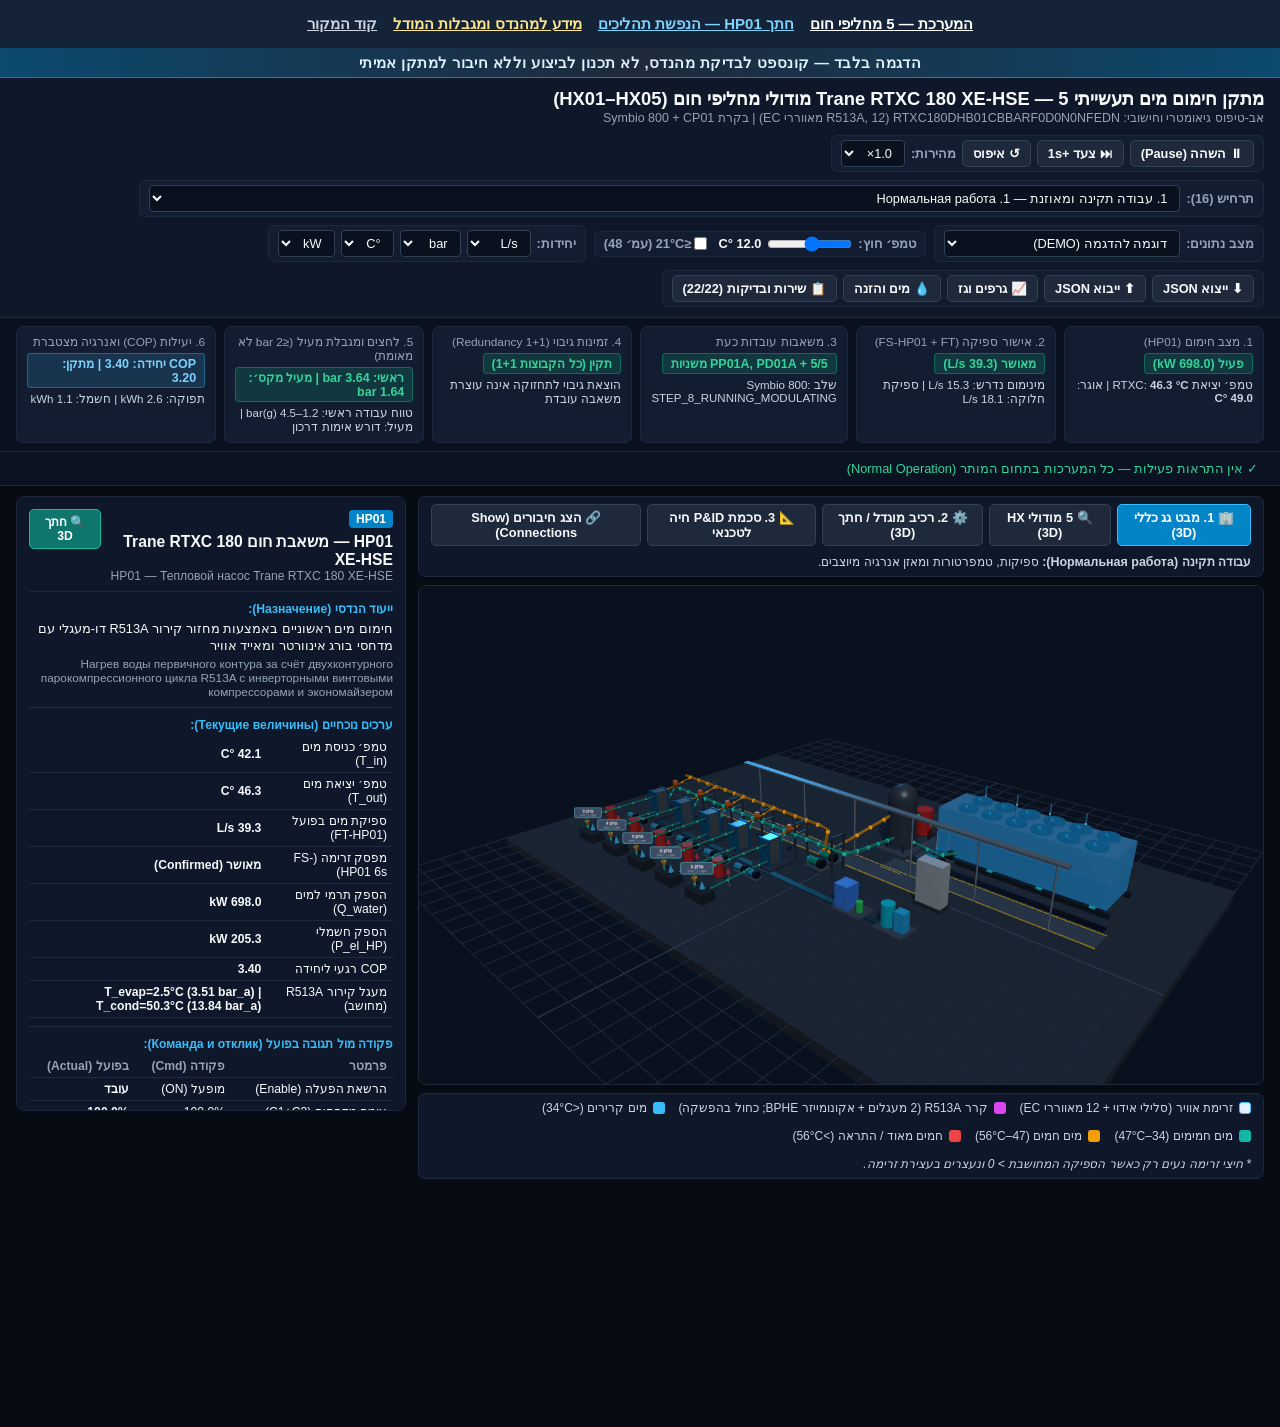
==== commit 283ba029: "Version public runtime URLs to prevent stale module caches" ====
--- a/index.html
+++ b/index.html
@@ -4,13 +4,34 @@
   <meta charset="UTF-8" />
   <meta name="viewport" content="width=device-width, initial-scale=1.0" />
   <title>HP-RTXC-5HX | סימולציה הנדסית — מערכת חימום מים תעשייתית Trane RTXC</title>
-  <link rel="stylesheet" href="./styles.css" />
+  <link rel="stylesheet" href="./styles.css?v=0f8596de8888" />
   <script type="importmap">
-    {
-      "imports": {
-        "three": "./vendor/three/three.module.js"
-      }
-    }
+{
+  "imports": {
+    "three": "./vendor/three/three.module.js",
+    "./src/control/automation.mjs": "./src/control/automation.mjs?v=328f646938bf",
+    "./src/equipment/datasets.mjs": "./src/equipment/datasets.mjs?v=46192ea36693",
+    "./src/equipment/rtxc_prototype.mjs": "./src/equipment/rtxc_prototype.mjs?v=949554ee5d37",
+    "./src/equipment/units_and_io.mjs": "./src/equipment/units_and_io.mjs?v=d319cd5524d2",
+    "./src/i18n/he_ru.mjs": "./src/i18n/he_ru.mjs?v=d6c12875932a",
+    "./src/i18n/hp01_purpose_he.json": "./src/i18n/hp01_purpose_he.json?v=eb69e4e2c761",
+    "./src/physics/fluid_and_thermo.mjs": "./src/physics/fluid_and_thermo.mjs?v=73763c8e8eb3",
+    "./src/physics/hydraulics.mjs": "./src/physics/hydraulics.mjs?v=cd3882c05221",
+    "./src/physics/plant_engine.mjs": "./src/physics/plant_engine.mjs?v=793a8e964146",
+    "./src/physics/thermal.mjs": "./src/physics/thermal.mjs?v=ae7301ddc9dc",
+    "./src/scenarios/scenarios.mjs": "./src/scenarios/scenarios.mjs?v=a8b93f08b680",
+    "./src/topology/registry.mjs": "./src/topology/registry.mjs?v=bc6218bc7a6a",
+    "./src/ui/app.mjs": "./src/ui/app.mjs?v=a79a583decd7",
+    "./src/ui/hp01_cutaway_panel.mjs": "./src/ui/hp01_cutaway_panel.mjs?v=86883ae2a24a",
+    "./src/ui/p_and_id_view.mjs": "./src/ui/p_and_id_view.mjs?v=da90a7f1db11",
+    "./src/viz3d/hp01_cutaway_builder.mjs": "./src/viz3d/hp01_cutaway_builder.mjs?v=6998d49d2810",
+    "./src/viz3d/hp01_cutaway_controller.mjs": "./src/viz3d/hp01_cutaway_controller.mjs?v=0bf641924943",
+    "./src/viz3d/hp01_cutaway_meta.mjs": "./src/viz3d/hp01_cutaway_meta.mjs?v=eeee3a6f86de",
+    "./src/viz3d/hp01_process_animation.mjs": "./src/viz3d/hp01_process_animation.mjs?v=a2bfa1c6bddc",
+    "./src/viz3d/hp01_sim_adapter.mjs": "./src/viz3d/hp01_sim_adapter.mjs?v=ea7d817e7ffd",
+    "./src/viz3d/rooftop_scene.mjs": "./src/viz3d/rooftop_scene.mjs?v=e3eab8863ff0"
+  }
+}
   </script>
 </head>
 <body>
@@ -260,6 +281,6 @@
     </div>
   </div>
 
-  <script type="module" src="./src/ui/app.mjs"></script>
+  <script type="module" src="./src/ui/app.mjs?v=a79a583decd7"></script>
 </body>
 </html>
